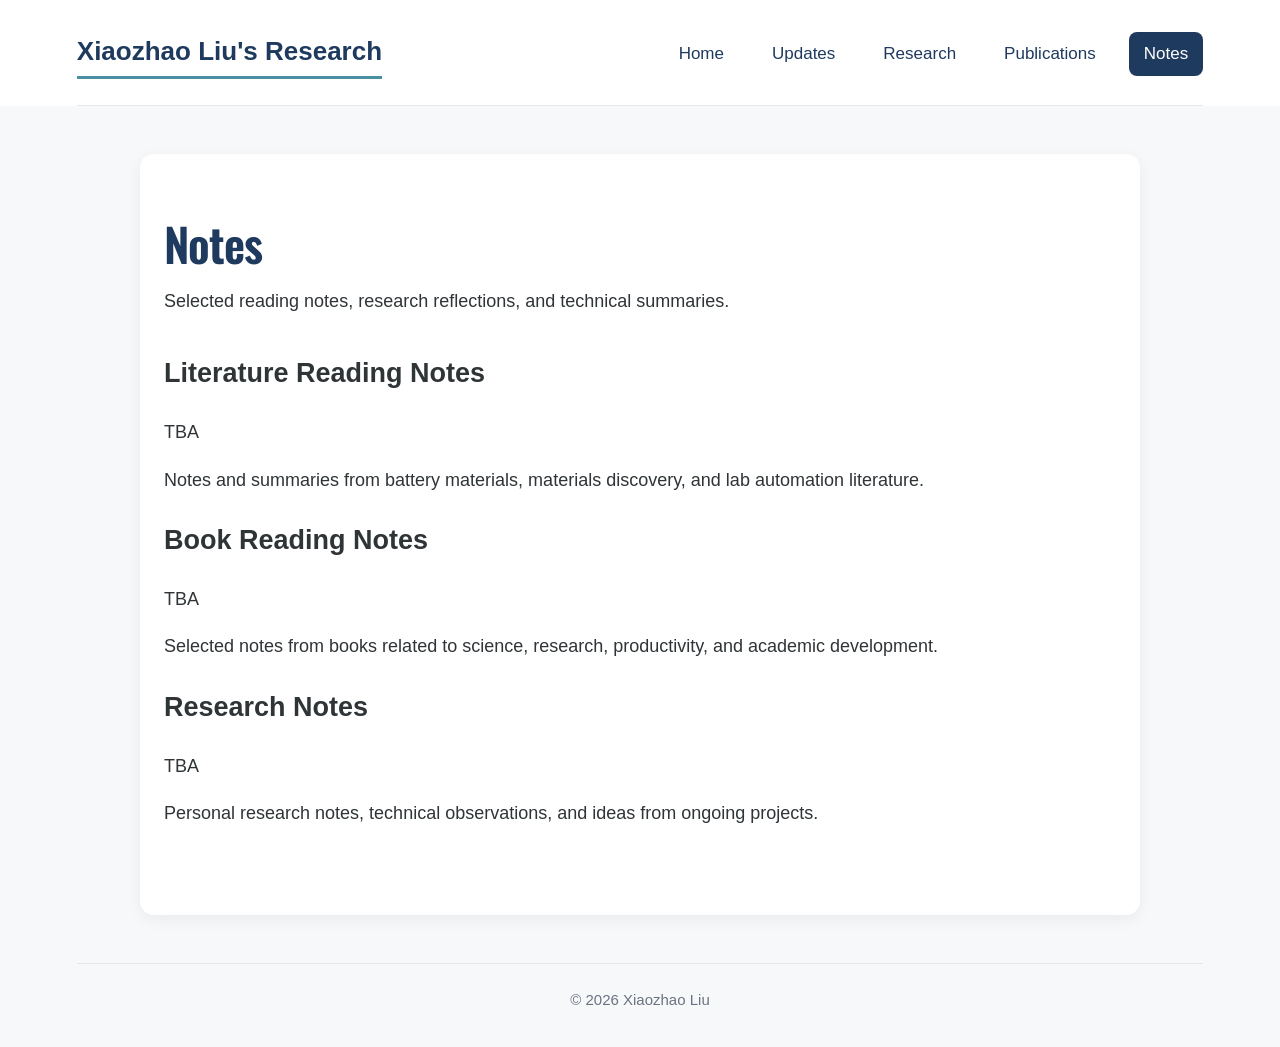
==== notes.html @ 39c6a40e "Add notes page" ====
<!DOCTYPE html>
<html lang="en">
<head>
  <meta charset="UTF-8" />
  <meta name="viewport" content="width=device-width, initial-scale=1.0" />
  <title>Xiaozhao Liu | Notes</title>
  <link rel="stylesheet" href="style.css" />
  <script src="site-config.js" defer></script>
</head>
<body>
  <header class="site-header">
    <div class="site-container nav-bar">
      <a class="site-title" href="index.html">Xiaozhao Liu's Research</a>
      <nav class="nav-links" aria-label="Main navigation">
        <a href="index.html">Home</a>
        <a href="updates.html">Updates</a>
        <a href="research.html">Research</a>
        <a href="publications.html">Publications</a>
        <a class="active" href="notes.html">Notes</a>
      </nav>
    </div>
  </header>

  <main class="site-container page-content">
    <h1>Notes</h1>
    <p class="lead">
      Selected reading notes, research reflections, and technical summaries.
    </p>

    <section class="notes-list">
      <article class="note-item">
        <div class="note-header">
          <h2>Literature Reading Notes</h2>
          <span class="note-date">TBA</span>
        </div>
        <p>
          Notes and summaries from battery materials, materials discovery, and lab automation literature.
        </p>
      </article>

      <article class="note-item">
        <div class="note-header">
          <h2>Book Reading Notes</h2>
          <span class="note-date">TBA</span>
        </div>
        <p>
          Selected notes from books related to science, research, productivity, and academic development.
        </p>
      </article>

      <article class="note-item">
        <div class="note-header">
          <h2>Research Notes</h2>
          <span class="note-date">TBA</span>
        </div>
        <p>
          Personal research notes, technical observations, and ideas from ongoing projects.
        </p>
      </article>
    </section>
  </main>

  <footer class="site-footer">
    <p>© 2026 Xiaozhao Liu</p>
  </footer>
</body>
</html>
---- style.css ----
@import url('https://fonts.googleapis.com/css2?family=Oswald:wght@500;600;700&display=swap');

:root {
  --navy: #1F3A5F;
  --soft-blue: #4A90A4;
  --bg: #F7F8FA;
  --card: #FFFFFF;
  --text: #2F3437;
  --muted: #6B7280;
  --line: #E5E7EB;
  --max-width: 1200px;
  --content-width: 1000px;
}

* {
  box-sizing: border-box;
}

html,
body {
  margin: 0;
  padding: 0;
}

body {
  color: var(--text);
  background: var(--bg);
  font-family: -apple-system, BlinkMacSystemFont, "Segoe UI", Roboto, Arial, sans-serif;
  font-size: 18px;
  line-height: 1.65;
}

a {
  color: var(--soft-blue);
  text-decoration: none;
}

a:hover {
  color: var(--navy);
  text-decoration: underline;
}

.site-container {
  width: min(88%, var(--max-width));
  margin: 0 auto;
  padding-left: 24px;
  padding-right: 24px;
}

.site-header {
  background: var(--card);
}

.nav-bar {
  display: flex;
  justify-content: space-between;
  align-items: center;
  padding: 30px 0 26px;
  border-bottom: 1px solid var(--line);
}

.site-title {
  color: var(--navy);
  font-size: 26px;
  font-weight: 700;
  border-bottom: 3px solid var(--soft-blue);
  padding-bottom: 3px;
}

.site-title:hover {
  color: var(--soft-blue);
  text-decoration: none;
}

.nav-links {
  display: flex;
  align-items: center;
  gap: 18px;
}

.nav-links a {
  color: var(--navy);
  padding: 8px 15px;
  border-radius: 8px;
  font-size: 17px;
  font-weight: 500;
}

.nav-links a:hover,
.nav-links a.active {
  color: #ffffff;
  background: var(--navy);
  text-decoration: none;
}

.main-content {
  padding-top: 64px;
  padding-bottom: 68px;
}

.profile-layout {
  display: grid;
  grid-template-columns: 310px minmax(0, 1fr);
  gap: 64px;
  align-items: start;
  background: var(--card);
  padding: 32px;
  border-radius: 14px;
  box-shadow: 0 4px 16px rgba(0, 0, 0, 0.06);
}

.profile-sidebar {
  text-align: center;
}

.profile-photo {
  width: 205px;
  height: 205px;
  object-fit: cover;
  border-radius: 50%;
  margin-bottom: 24px;
}

.profile-sidebar h1 {
  display: inline-block;
  margin: 0 0 6px;
  color: var(--navy);
  font-size: 34px;
  font-weight: 600;
  letter-spacing: -0.03em;
  border-bottom: 3px solid var(--soft-blue);
  padding-bottom: 4px;
}

.profile-role {
  margin: 0;
  color: var(--muted);
  font-size: 20px;
}

.profile-affiliation {
  margin: 8px 0 24px;
  color: var(--soft-blue);
  font-size: 19px;
  font-weight: 500;
}

.profile-icons {
  display: flex;
  justify-content: center;
  gap: 15px;
}

.profile-icons a {
  display: inline-flex;
  align-items: center;
  justify-content: center;
  width: 34px;
  height: 34px;
  color: var(--navy);
  font-size: 30px;
}

.profile-icons a:hover {
  color: var(--soft-blue);
  text-decoration: none;
}

.rg-icon {
  position: relative;
  display: inline-block;
  width: 32px;
  height: 34px;
  color: var(--navy);
  font-family: Georgia, "Times New Roman", serif;
  font-size: 34px;
  font-weight: 600;
  line-height: 1;
  letter-spacing: -0.08em;
}

.rg-icon::after {
  content: "G";
  position: absolute;
  top: -7px;
  right: -8px;
  font-family: Arial, sans-serif;
  font-size: 17px;
  font-weight: 700;
  letter-spacing: 0;
}

.profile-icons a:hover .rg-icon {
  color: var(--soft-blue);
}

.profile-main {
  max-width: 760px;
}

.page-section {
  margin-bottom: 48px;
}

.page-section h2,
.page-content h1,
.home-news h2 {
  margin: 0 0 16px;
  color: var(--navy);
  font-family: "Oswald", -apple-system, BlinkMacSystemFont, "Segoe UI", sans-serif;
  font-size: 46px;
  font-weight: 600;
  line-height: 1.12;
  letter-spacing: -0.02em;
  text-transform: none;
}

.page-section p,
.lead,
.research-topic p,
.timeline-text,
.publication-list span {
  color: var(--text);
}

.two-column-section {
  display: grid;
  grid-template-columns: 1fr 1fr;
  gap: 56px;
}

.interest-list {
  margin: 0;
  padding-left: 24px;
}

.interest-list li {
  margin-bottom: 6px;
}

.contact-line {
  margin: 0 0 8px;
}

.news-row,
.timeline-item {
  display: grid;
  grid-template-columns: 130px 1fr;
  gap: 20px;
  align-items: start;
  padding: 14px 0;
  border-bottom: 1px solid var(--line);
}

.news-date,
.timeline-date {
  color: var(--soft-blue);
  font-weight: 600;
}

.home-news {
  margin-top: 42px;
  padding-top: 28px;
  border-top: 1px solid var(--line);
}

.page-content {
  max-width: var(--content-width);
  padding-top: 64px;
  padding-bottom: 68px;
  background: var(--card);
  border-radius: 14px;
  box-shadow: 0 4px 16px rgba(0, 0, 0, 0.06);
  margin-top: 48px;
  margin-bottom: 48px;
}

.page-content h1 {
  margin-bottom: 18px;
}

.lead {
  margin: 0 0 34px;
}

.research-topic {
  padding: 24px 0;
  border-top: 1px solid var(--line);
}

.research-topic h2,
.publication-block h2 {
  margin: 0 0 10px;
  color: var(--navy);
  font-family: "Oswald", -apple-system, BlinkMacSystemFont, "Segoe UI", sans-serif;
  font-size: 30px;
  font-weight: 600;
  letter-spacing: -0.01em;
}

.research-topic p {
  margin: 0;
}

.timeline {
  border-top: 1px solid var(--line);
}

.publication-icons {
  justify-content: flex-start;
  margin: 18px 0 34px;
}

.publication-block {
  border-top: 1px solid var(--line);
  padding-top: 24px;
}

.publication-list {
  margin: 0;
  padding: 0;
  list-style: none;
  counter-reset: pub-counter 3;
}

.publication-list li {
  display: grid;
  grid-template-columns: 46px 1fr;
  gap: 14px;
  padding: 18px 0;
  border-bottom: 1px solid var(--line);
}

.publication-list li::before {
  counter-increment: pub-counter -1;
  content: counter(pub-counter);
  color: var(--text);
  font-size: 18px;
}

.publication-list strong {
  display: inline;
  color: var(--soft-blue);
  font-weight: 600;
}

.publication-list > li > div > span {
  display: block;
}

.pub-authors {
  margin-top: 3px;
}

.pub-authors .my-name {
  display: inline !important;
  color: var(--text);
  font-weight: 700;
  border-bottom: 2px solid var(--soft-blue);
  padding-bottom: 1px;
}

.pub-venue {
  font-weight: 500;
}

.site-footer {
  width: min(88%, var(--max-width));
  margin: 0 auto;
  padding: 24px 24px 34px;
  border-top: 1px solid var(--line);
  text-align: center;
}

.site-footer p {
  margin: 0;
  color: var(--muted);
  font-size: 15px;
}

@media (max-width: 850px) {
  body {
    font-size: 16px;
  }

  .site-container {
    width: 100%;
    padding-left: 22px;
    padding-right: 22px;
  }

  .nav-bar {
    flex-direction: column;
    gap: 16px;
  }

  .nav-links {
    flex-wrap: wrap;
    justify-content: center;
  }

  .profile-layout,
  .two-column-section {
    grid-template-columns: 1fr;
    gap: 34px;
  }

  .profile-main {
    max-width: none;
  }

  .page-section h2,
  .page-content h1,
  .home-news h2 {
    font-size: 36px;
  }

  .news-row,
  .timeline-item,
  .publication-list li {
    grid-template-columns: 1fr;
    gap: 4px;
  }
}
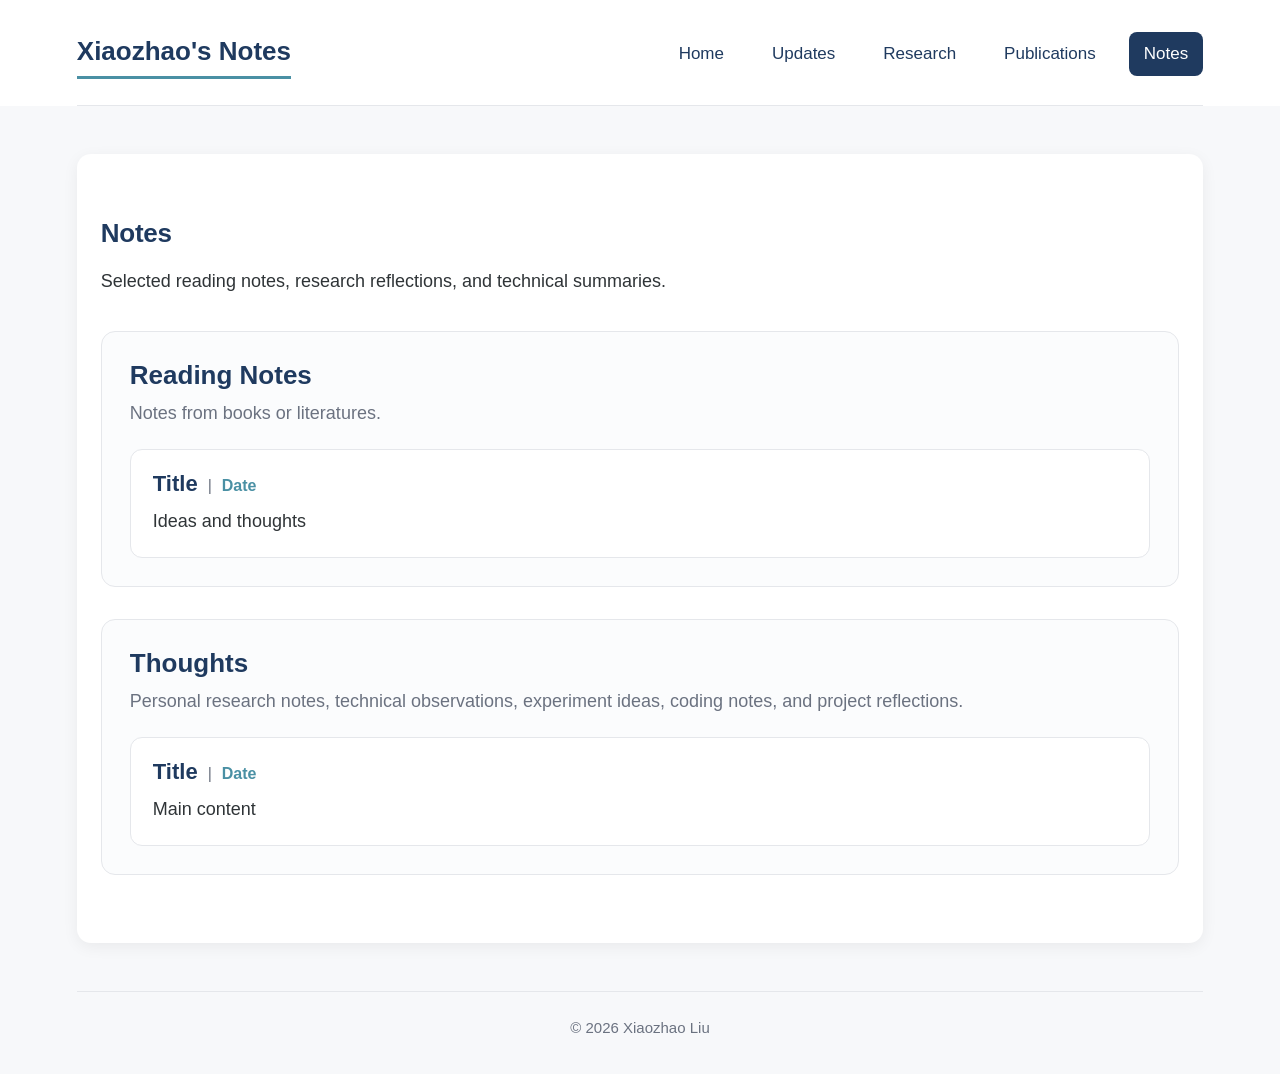
==== commit 04722a32: "Update notes.html" ====
--- a/notes.html
+++ b/notes.html
@@ -27,34 +27,36 @@
       Selected reading notes, research reflections, and technical summaries.
     </p>
 
-    <section class="notes-list">
-      <article class="note-item">
-        <div class="note-header">
-          <h2>Literature Reading Notes</h2>
-          <span class="note-date">TBA</span>
+    <section class="note-section">
+      <h2>Reading Notes</h2>
+      <p class="note-section-intro">
+        Notes from books or literatures.
+      </p>
+
+      <article class="note-card">
+        <div class="note-card-header">
+          <h3>Title</h3>
+          <span class="note-date">Date</span>
         </div>
         <p>
-          Notes and summaries from battery materials, materials discovery, and lab automation literature.
+          Ideas and thoughts
         </p>
       </article>
+    </section>
 
-      <article class="note-item">
-        <div class="note-header">
-          <h2>Book Reading Notes</h2>
-          <span class="note-date">TBA</span>
+    <section class="note-section">
+      <h2>Thoughts</h2>
+      <p class="note-section-intro">
+        Personal research notes, technical observations, experiment ideas, coding notes, and project reflections.
+      </p>
+
+      <article class="note-card">
+        <div class="note-card-header">
+          <h3>Title</h3>
+          <span class="note-date">Date</span>
         </div>
         <p>
-          Selected notes from books related to science, research, productivity, and academic development.
-        </p>
-      </article>
-
-      <article class="note-item">
-        <div class="note-header">
-          <h2>Research Notes</h2>
-          <span class="note-date">TBA</span>
-        </div>
-        <p>
-          Personal research notes, technical observations, and ideas from ongoing projects.
+          Main content
         </p>
       </article>
     </section>
--- a/style.css
+++ b/style.css
@@ -1,5 +1,3 @@
-@import url('https://fonts.googleapis.com/css2?family=Oswald:wght@500;600;700&display=swap');
-
 :root {
   --navy: #1F3A5F;
   --soft-blue: #4A90A4;
@@ -9,7 +7,7 @@
   --muted: #6B7280;
   --line: #E5E7EB;
   --max-width: 1200px;
-  --content-width: 1000px;
+  --content-width: 1200px;
 }
 
 * {
@@ -204,15 +202,14 @@
 
 .page-section h2,
 .page-content h1,
-.home-news h2 {
+.home-news h2,
+.home-resources h2 {
   margin: 0 0 16px;
   color: var(--navy);
-  font-family: "Oswald", -apple-system, BlinkMacSystemFont, "Segoe UI", sans-serif;
-  font-size: 46px;
-  font-weight: 600;
-  line-height: 1.12;
-  letter-spacing: -0.02em;
-  text-transform: none;
+  font-size: 26px;
+  font-weight: 700;
+  line-height: 1.2;
+  letter-spacing: -0.01em;
 }
 
 .page-section p,
@@ -258,10 +255,20 @@
   font-weight: 600;
 }
 
-.home-news {
+.home-news,
+.home-resources {
   margin-top: 42px;
   padding-top: 28px;
   border-top: 1px solid var(--line);
+}
+
+.resource-list {
+  margin: 0;
+  padding-left: 24px;
+}
+
+.resource-list li {
+  margin-bottom: 6px;
 }
 
 .page-content {
@@ -288,13 +295,17 @@
   border-top: 1px solid var(--line);
 }
 
+.research-topic:first-child {
+  border-top: none;
+  padding-top: 0;
+}
+
 .research-topic h2,
 .publication-block h2 {
   margin: 0 0 10px;
   color: var(--navy);
-  font-family: "Oswald", -apple-system, BlinkMacSystemFont, "Segoe UI", sans-serif;
-  font-size: 30px;
-  font-weight: 600;
+  font-size: 26px;
+  font-weight: 700;
   letter-spacing: -0.01em;
 }
 
@@ -364,6 +375,73 @@
   font-weight: 500;
 }
 
+.note-section {
+  margin-top: 32px;
+  padding: 28px;
+  border: 1px solid var(--line);
+  border-radius: 14px;
+  background: #fbfcfd;
+}
+
+.note-section h2 {
+  margin: 0 0 8px;
+  color: var(--navy);
+  font-size: 26px;
+  font-weight: 700;
+  line-height: 1.2;
+}
+
+.note-section-intro {
+  margin: 0 0 20px;
+  color: var(--muted);
+}
+
+.note-card {
+  padding: 20px 22px;
+  border: 1px solid var(--line);
+  border-radius: 12px;
+  background: var(--card);
+}
+
+.note-card + .note-card {
+  margin-top: 16px;
+}
+
+.note-card-header {
+  display: flex;
+  justify-content: flex-start;
+  gap: 10px;
+  align-items: baseline;
+  margin-bottom: 8px;
+}
+
+.note-card-header h3 {
+  margin: 0;
+  color: var(--navy);
+  font-size: 22px;
+  font-weight: 700;
+  line-height: 1.25;
+}
+
+.note-date {
+  flex: 0 0 auto;
+  color: var(--soft-blue);
+  font-size: 16px;
+  font-weight: 600;
+}
+
+.note-date::before {
+  content: "|";
+  margin-right: 10px;
+  color: var(--muted);
+  font-weight: 500;
+}
+
+.note-card p {
+  margin: 0;
+  color: var(--text);
+}
+
 .site-footer {
   width: min(88%, var(--max-width));
   margin: 0 auto;
@@ -411,8 +489,12 @@
 
   .page-section h2,
   .page-content h1,
-  .home-news h2 {
-    font-size: 36px;
+  .home-news h2,
+  .home-resources h2,
+  .research-topic h2,
+  .publication-block h2,
+  .note-section h2 {
+    font-size: 26px;
   }
 
   .news-row,
@@ -421,4 +503,17 @@
     grid-template-columns: 1fr;
     gap: 4px;
   }
-}
+
+  .note-section {
+    padding: 22px;
+  }
+
+  .note-card-header {
+    display: flex;
+  }
+
+  .note-date {
+    display: inline;
+    margin-top: 0;
+  }
+}
